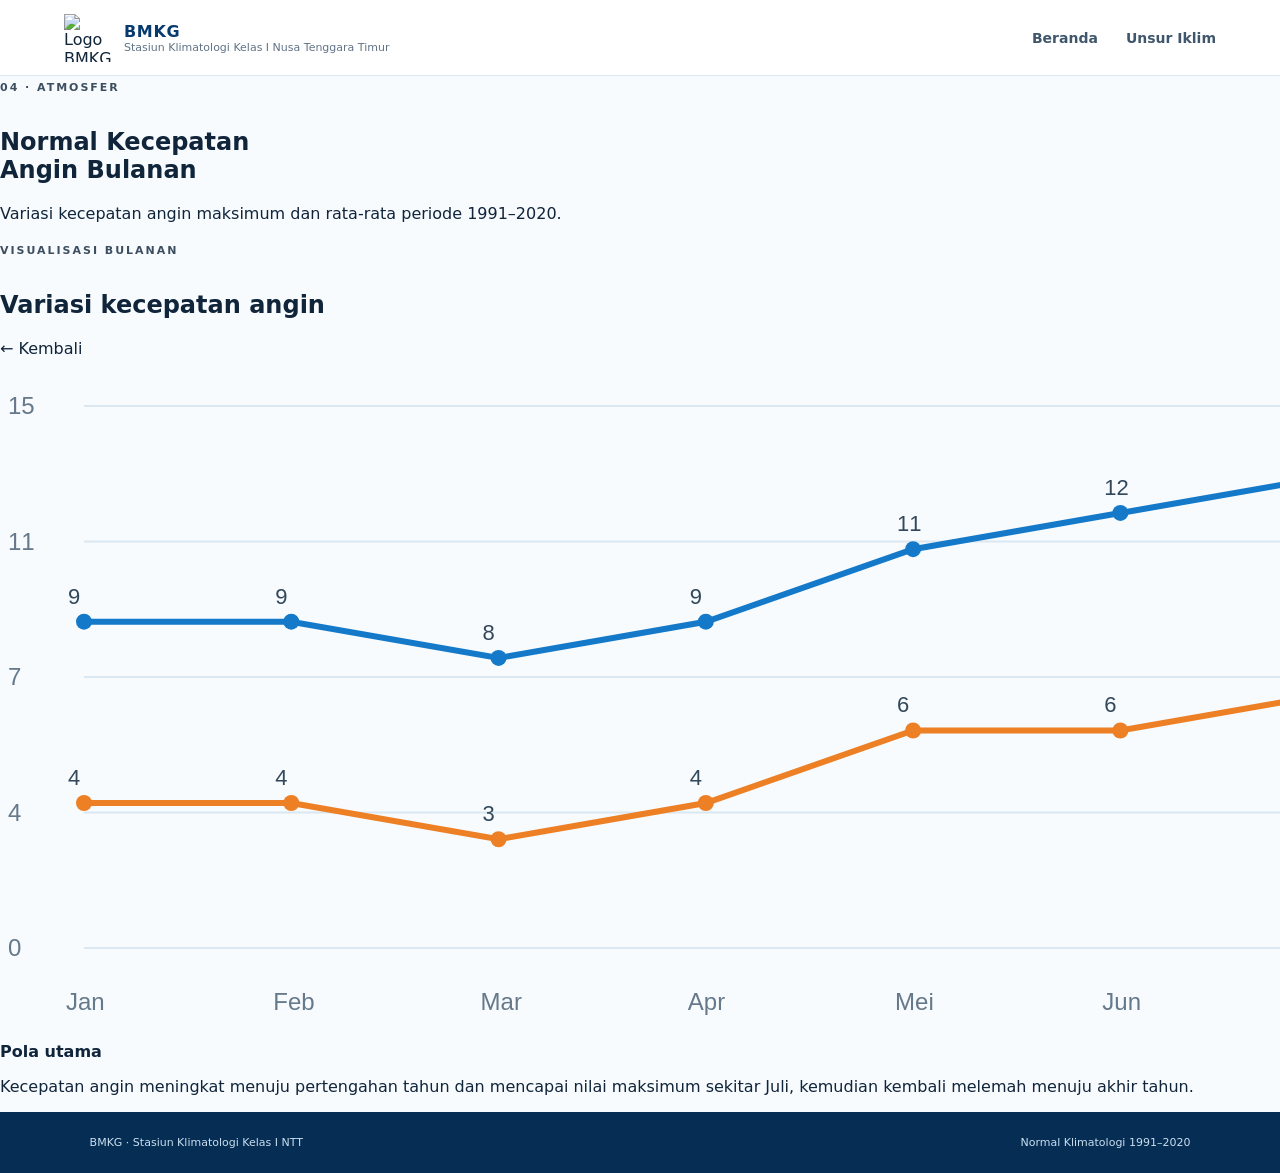
==== angin.html @ 6f17b698 "Add wind detail page" ====
<!doctype html><html lang="id"><head><meta charset="utf-8"><meta name="viewport" content="width=device-width,initial-scale=1"><title>Normal Kecepatan Angin | BMKG NTT</title><link rel="stylesheet" href="style.css"></head><body data-chart="angin"><header class="topbar"><div class="brand"><img src="https://staklimpalembang.files.wordpress.com/2018/03/cropped-logo-bmkg.png" alt="Logo BMKG"><div><b>BMKG</b><span>Stasiun Klimatologi Kelas I Nusa Tenggara Timur</span></div></div><button class="menu" onclick="document.body.classList.toggle('nav-open')">☰</button><nav><a href="index.html">Beranda</a><a href="index.html#unsur">Unsur Iklim</a></nav></header><main><section class="detail-hero"><span class="eyebrow">04 · ATMOSFER</span><h1>Normal Kecepatan<br>Angin Bulanan</h1><p>Variasi kecepatan angin maksimum dan rata-rata periode 1991–2020.</p></section><section class="chart-wrap"><div class="chart-title"><div><span class="eyebrow">VISUALISASI BULANAN</span><h2>Variasi kecepatan angin</h2></div><a href="index.html#unsur">← Kembali</a></div><canvas id="chart"></canvas><div class="note"><b>Pola utama</b><p>Kecepatan angin meningkat menuju pertengahan tahun dan mencapai nilai maksimum sekitar Juli, kemudian kembali melemah menuju akhir tahun.</p></div></section></main><footer><span>BMKG · Stasiun Klimatologi Kelas I NTT</span><span>Normal Klimatologi 1991–2020</span></footer><script src="script.js"></script></body></html>
---- style.css ----
:root{--navy:#073b70;--blue:#0877c9;--sky:#eaf6ff;--ink:#10243a;--muted:#607387;--line:#dce8f1;--white:#fff;--gold:#e8ad25;--green:#159b84;--orange:#ed7f25;--shadow:0 18px 50px rgba(8,48,85,.11)}*{box-sizing:border-box}html{scroll-behavior:smooth}body{margin:0;font-family:Inter,ui-sans-serif,system-ui,-apple-system,"Segoe UI",Arial,sans-serif;color:var(--ink);background:#f7fbfe}a{text-decoration:none;color:inherit}.topbar{height:76px;background:rgba(255,255,255,.96);backdrop-filter:blur(12px);border-bottom:1px solid var(--line);display:flex;align-items:center;justify-content:space-between;padding:0 clamp(18px,5vw,72px);position:sticky;top:0;z-index:20}.brand{display:flex;align-items:center;gap:12px}.brand img{width:48px;height:48px;object-fit:contain}.brand div{display:flex;flex-direction:column}.brand b{font-size:16px;color:var(--navy);letter-spacing:.04em}.brand span{font-size:11px;color:var(--muted)}nav{display:flex;gap:28px;font-size:14px;font-weight:650;color:#40566c}nav a:hover{color:var(--blue)}.menu{display:none;border:0;background:transparent;font-size:26px;color:var(--navy)}main{overflow:hidden}.hero{min-height:590px;background:linear-gradient(135deg,#06396c 0%,#0878c9 58%,#0ca5bd 100%);color:white;display:grid;grid-template-columns:1.1fr .9fr;align-items:center;padding:70px clamp(20px,7vw,100px);position:relative}.hero:after{content:"";position:absolute;width:500px;height:500px;border-radius:50%;right:-180px;bottom:-270px;background:rgba(255,255,255,.08)}.hero-copy{position:relative;z-index:2;max-width:700px}.eyebrow{display:inline-block;font-size:11px;font-weight:800;letter-spacing:.18em;opacity:.8;margin-bottom:14px}.hero h1{font-size:clamp(43px,6vw,76px);line-height:.98;margin:0 0 22px;letter-spacing:-.045em}.hero h1 em{font-style:normal;color:#bde9ff}.hero p{font-size:17px;line-height:1.75;max-width:600px;color:#e5f6ff}.cta{display:inline-flex;align-items:center;gap:18px;margin-top:20px;padding:14px 20px;background:#fff;color:var(--navy);border-radius:12px;font-weight:750;box-shadow:0 10px 30px rgba(0,0,0,.12)}.cta span{font-size:20px}.hero-art{height:350px;position:relative}.orb{position:absolute;border-radius:50%;filter:blur(.2px)}.orb1{width:300px;height:300px;right:30px;top:15px;background:radial-gradient(circle at 35% 30%,#fff 0 4%,#a9e4ff 5% 18%,rgba(255,255,255,.08) 19% 100%);box-shadow:0 0 90px rgba(255,255,255,.18)}.orb2{width:120px;height:120px;right:0;bottom:15px;background:rgba(255,255,255,.16)}.climate-card{position:absolute;left:10px;bottom:28px;background:rgba(255,255,255,.14);border:1px solid rgba(255,255,255,.3);backdrop-filter:blur(16px);padding:24px;border-radius:18px;min-width:220px;box-shadow:var(--shadow)}.climate-card span,.climate-card small{display:block;color:#d8f3ff;font-size:12px}.climate-card strong{display:block;font-size:30px;margin:5px 0}.intro,.section,.about{max-width:1200px;margin:auto;padding:80px 24px}.intro{display:grid;grid-template-columns:1fr 1fr;gap:70px;align-items:end}.intro h2,.section h2,.about h2{font-size:clamp(30px,4vw,46px);line-height:1.05;letter-spacing:-.035em;margin:0}.intro p{font-size:16px;line-height:1.8;color:var(--muted);margin:0}.section{padding-top:25px}.section-head{display:flex;justify-content:space-between;align-items:end;margin-bottom:28px}.hint{font-size:13px;color:var(--muted)}.cards{display:grid;grid-template-columns:repeat(2,1fr);gap:16px}.climate-card-link{display:grid;grid-template-columns:58px 1fr 25px;gap:18px;align-items:center;background:white;border:1px solid var(--line);padding:24px;border-radius:18px;transition:.25s;box-shadow:0 6px 20px rgba(8,48,85,.04)}.climate-card-link:hover{transform:translateY(-4px);box-shadow:var(--shadow);border-color:#b8d8ed}.climate-card-link:nth-child(5){grid-column:1/-1}.icon{width:52px;height:52px;border-radius:15px;display:grid;place-items:center;font-size:25px;background:var(--sky);color:var(--blue)}.climate-card-link span{font-size:10px;font-weight:800;letter-spacing:.12em;color:var(--muted)}.climate-card-link h3{margin:5px 0 6px;font-size:19px}.climate-card-link p{margin:0;color:var(--muted);font-size:13px;line-height:1.55}.climate-card-link>b{font-size:22px;color:#8aa3b8}.temp .icon{background:#fff2e8;color:var(--orange)}.hum .icon{background:#eaf8f5;color:var(--green)}.wind .icon{background:#eef3ff;color:#426fbd}.sun .icon{background:#fff9df;color:#d9990e}.about{padding-top:20px;padding-bottom:90px}.about-box{background:var(--navy);color:#fff;border-radius:25px;padding:48px clamp(25px,5vw,60px);position:relative;overflow:hidden}.about-box:after{content:"";position:absolute;width:300px;height:300px;border-radius:50%;right:-100px;top:-120px;background:rgba(255,255,255,.07)}.about-box h2{margin-bottom:15px}.about-box p{max-width:720px;line-height:1.75;color:#d9eafa}.stats{display:flex;gap:50px;margin-top:32px;position:relative;z-index:2}.stats div{display:flex;flex-direction:column}.stats strong{font-size:30px}.stats span{font-size:12px;color:#b9d4ea}footer{background:#062e55;color:#c9deee;display:flex;justify-content:space-between;padding:24px clamp(20px,7vw,100px);font-size:11px}@media(max-width:760px){.topbar{height:68px}.brand img{width:42px;height:42px}.brand span{max-width:210px;line-height:1.2}.menu{display:block}nav{display:none;position:absolute;top:68px;left:0;right:0;background:#fff;border-bottom:1px solid var(--line);padding:18px 24px;flex-direction:column;gap:16px}.nav-open nav{display:flex}.hero{grid-template-columns:1fr;min-height:auto;padding:65px 24px 90px}.hero-art{height:240px;margin-top:20px}.orb1{width:220px;height:220px;right:10px}.climate-card{left:0;bottom:0}.intro{grid-template-columns:1fr;gap:20px;padding-top:55px;padding-bottom:55px}.section{padding-top:0}.cards{grid-template-columns:1fr}.climate-card-link:nth-child(5){grid-column:auto}.section-head{align-items:start;gap:15px;flex-direction:column}.hint{display:none}.stats{gap:24px;flex-wrap:wrap}.stats strong{font-size:25px}footer{flex-direction:column;gap:8px}}
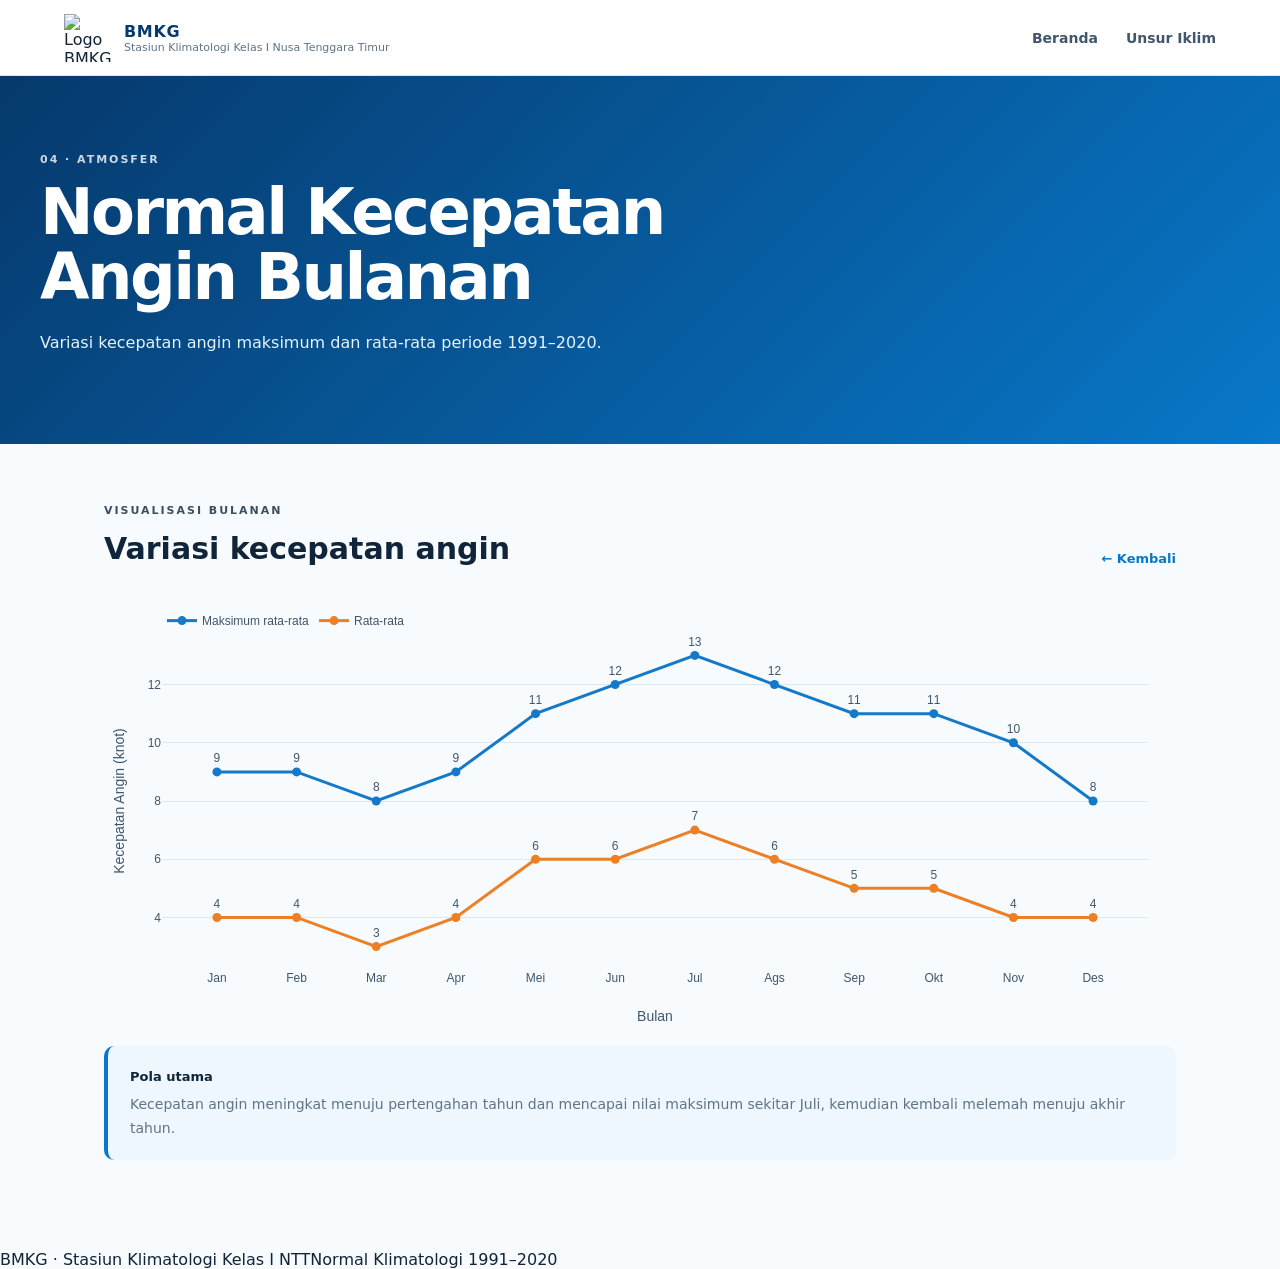
==== commit 6f3c0be5: "Enable interactive Plotly chart - wind" ====
--- a/angin.html
+++ b/angin.html
@@ -1 +1 @@
-<!doctype html><html lang="id"><head><meta charset="utf-8"><meta name="viewport" content="width=device-width,initial-scale=1"><title>Normal Kecepatan Angin | BMKG NTT</title><link rel="stylesheet" href="style.css"></head><body data-chart="angin"><header class="topbar"><div class="brand"><img src="https://staklimpalembang.files.wordpress.com/2018/03/cropped-logo-bmkg.png" alt="Logo BMKG"><div><b>BMKG</b><span>Stasiun Klimatologi Kelas I Nusa Tenggara Timur</span></div></div><button class="menu" onclick="document.body.classList.toggle('nav-open')">☰</button><nav><a href="index.html">Beranda</a><a href="index.html#unsur">Unsur Iklim</a></nav></header><main><section class="detail-hero"><span class="eyebrow">04 · ATMOSFER</span><h1>Normal Kecepatan<br>Angin Bulanan</h1><p>Variasi kecepatan angin maksimum dan rata-rata periode 1991–2020.</p></section><section class="chart-wrap"><div class="chart-title"><div><span class="eyebrow">VISUALISASI BULANAN</span><h2>Variasi kecepatan angin</h2></div><a href="index.html#unsur">← Kembali</a></div><canvas id="chart"></canvas><div class="note"><b>Pola utama</b><p>Kecepatan angin meningkat menuju pertengahan tahun dan mencapai nilai maksimum sekitar Juli, kemudian kembali melemah menuju akhir tahun.</p></div></section></main><footer><span>BMKG · Stasiun Klimatologi Kelas I NTT</span><span>Normal Klimatologi 1991–2020</span></footer><script src="script.js"></script></body></html>+<!doctype html><html lang="id"><head><meta charset="utf-8"><meta name="viewport" content="width=device-width,initial-scale=1"><title>Normal Kecepatan Angin | BMKG NTT</title><link rel="stylesheet" href="style.css"></head><body data-chart="angin"><header class="topbar"><div class="brand"><img src="https://staklimpalembang.files.wordpress.com/2018/03/cropped-logo-bmkg.png" alt="Logo BMKG"><div><b>BMKG</b><span>Stasiun Klimatologi Kelas I Nusa Tenggara Timur</span></div></div><button class="menu" onclick="document.body.classList.toggle('nav-open')">☰</button><nav><a href="index.html">Beranda</a><a href="index.html#unsur">Unsur Iklim</a></nav></header><main><section class="detail-hero"><span class="eyebrow">04 · ATMOSFER</span><h1>Normal Kecepatan<br>Angin Bulanan</h1><p>Variasi kecepatan angin maksimum dan rata-rata periode 1991–2020.</p></section><section class="chart-wrap"><div class="chart-title"><div><span class="eyebrow">VISUALISASI BULANAN</span><h2>Variasi kecepatan angin</h2></div><a href="index.html#unsur">← Kembali</a></div><div id="chart" style="width:100%;min-height:430px"></div><div class="note"><b>Pola utama</b><p>Kecepatan angin meningkat menuju pertengahan tahun dan mencapai nilai maksimum sekitar Juli, kemudian kembali melemah menuju akhir tahun.</p></div></section></main><footer><span>BMKG · Stasiun Klimatologi Kelas I NTT</span><span>Normal Klimatologi 1991–2020</span></footer><script src="https://cdn.plot.ly/plotly-2.35.2.min.js"></script><script src="script.js?v=20260819"></script></body></html>
--- a/style.css
+++ b/style.css
@@ -1 +1 @@
-:root{--navy:#073b70;--blue:#0877c9;--sky:#eaf6ff;--ink:#10243a;--muted:#607387;--line:#dce8f1;--white:#fff;--gold:#e8ad25;--green:#159b84;--orange:#ed7f25;--shadow:0 18px 50px rgba(8,48,85,.11)}*{box-sizing:border-box}html{scroll-behavior:smooth}body{margin:0;font-family:Inter,ui-sans-serif,system-ui,-apple-system,"Segoe UI",Arial,sans-serif;color:var(--ink);background:#f7fbfe}a{text-decoration:none;color:inherit}.topbar{height:76px;background:rgba(255,255,255,.96);backdrop-filter:blur(12px);border-bottom:1px solid var(--line);display:flex;align-items:center;justify-content:space-between;padding:0 clamp(18px,5vw,72px);position:sticky;top:0;z-index:20}.brand{display:flex;align-items:center;gap:12px}.brand img{width:48px;height:48px;object-fit:contain}.brand div{display:flex;flex-direction:column}.brand b{font-size:16px;color:var(--navy);letter-spacing:.04em}.brand span{font-size:11px;color:var(--muted)}nav{display:flex;gap:28px;font-size:14px;font-weight:650;color:#40566c}nav a:hover{color:var(--blue)}.menu{display:none;border:0;background:transparent;font-size:26px;color:var(--navy)}main{overflow:hidden}.hero{min-height:590px;background:linear-gradient(135deg,#06396c 0%,#0878c9 58%,#0ca5bd 100%);color:white;display:grid;grid-template-columns:1.1fr .9fr;align-items:center;padding:70px clamp(20px,7vw,100px);position:relative}.hero:after{content:"";position:absolute;width:500px;height:500px;border-radius:50%;right:-180px;bottom:-270px;background:rgba(255,255,255,.08)}.hero-copy{position:relative;z-index:2;max-width:700px}.eyebrow{display:inline-block;font-size:11px;font-weight:800;letter-spacing:.18em;opacity:.8;margin-bottom:14px}.hero h1{font-size:clamp(43px,6vw,76px);line-height:.98;margin:0 0 22px;letter-spacing:-.045em}.hero h1 em{font-style:normal;color:#bde9ff}.hero p{font-size:17px;line-height:1.75;max-width:600px;color:#e5f6ff}.cta{display:inline-flex;align-items:center;gap:18px;margin-top:20px;padding:14px 20px;background:#fff;color:var(--navy);border-radius:12px;font-weight:750;box-shadow:0 10px 30px rgba(0,0,0,.12)}.cta span{font-size:20px}.hero-art{height:350px;position:relative}.orb{position:absolute;border-radius:50%;filter:blur(.2px)}.orb1{width:300px;height:300px;right:30px;top:15px;background:radial-gradient(circle at 35% 30%,#fff 0 4%,#a9e4ff 5% 18%,rgba(255,255,255,.08) 19% 100%);box-shadow:0 0 90px rgba(255,255,255,.18)}.orb2{width:120px;height:120px;right:0;bottom:15px;background:rgba(255,255,255,.16)}.climate-card{position:absolute;left:10px;bottom:28px;background:rgba(255,255,255,.14);border:1px solid rgba(255,255,255,.3);backdrop-filter:blur(16px);padding:24px;border-radius:18px;min-width:220px;box-shadow:var(--shadow)}.climate-card span,.climate-card small{display:block;color:#d8f3ff;font-size:12px}.climate-card strong{display:block;font-size:30px;margin:5px 0}.intro,.section,.about{max-width:1200px;margin:auto;padding:80px 24px}.intro{display:grid;grid-template-columns:1fr 1fr;gap:70px;align-items:end}.intro h2,.section h2,.about h2{font-size:clamp(30px,4vw,46px);line-height:1.05;letter-spacing:-.035em;margin:0}.intro p{font-size:16px;line-height:1.8;color:var(--muted);margin:0}.section{padding-top:25px}.section-head{display:flex;justify-content:space-between;align-items:end;margin-bottom:28px}.hint{font-size:13px;color:var(--muted)}.cards{display:grid;grid-template-columns:repeat(2,1fr);gap:16px}.climate-card-link{display:grid;grid-template-columns:58px 1fr 25px;gap:18px;align-items:center;background:white;border:1px solid var(--line);padding:24px;border-radius:18px;transition:.25s;box-shadow:0 6px 20px rgba(8,48,85,.04)}.climate-card-link:hover{transform:translateY(-4px);box-shadow:var(--shadow);border-color:#b8d8ed}.climate-card-link:nth-child(5){grid-column:1/-1}.icon{width:52px;height:52px;border-radius:15px;display:grid;place-items:center;font-size:25px;background:var(--sky);color:var(--blue)}.climate-card-link span{font-size:10px;font-weight:800;letter-spacing:.12em;color:var(--muted)}.climate-card-link h3{margin:5px 0 6px;font-size:19px}.climate-card-link p{margin:0;color:var(--muted);font-size:13px;line-height:1.55}.climate-card-link>b{font-size:22px;color:#8aa3b8}.temp .icon{background:#fff2e8;color:var(--orange)}.hum .icon{background:#eaf8f5;color:var(--green)}.wind .icon{background:#eef3ff;color:#426fbd}.sun .icon{background:#fff9df;color:#d9990e}.about{padding-top:20px;padding-bottom:90px}.about-box{background:var(--navy);color:#fff;border-radius:25px;padding:48px clamp(25px,5vw,60px);position:relative;overflow:hidden}.about-box:after{content:"";position:absolute;width:300px;height:300px;border-radius:50%;right:-100px;top:-120px;background:rgba(255,255,255,.07)}.about-box h2{margin-bottom:15px}.about-box p{max-width:720px;line-height:1.75;color:#d9eafa}.stats{display:flex;gap:50px;margin-top:32px;position:relative;z-index:2}.stats div{display:flex;flex-direction:column}.stats strong{font-size:30px}.stats span{font-size:12px;color:#b9d4ea}footer{background:#062e55;color:#c9deee;display:flex;justify-content:space-between;padding:24px clamp(20px,7vw,100px);font-size:11px}@media(max-width:760px){.topbar{height:68px}.brand img{width:42px;height:42px}.brand span{max-width:210px;line-height:1.2}.menu{display:block}nav{display:none;position:absolute;top:68px;left:0;right:0;background:#fff;border-bottom:1px solid var(--line);padding:18px 24px;flex-direction:column;gap:16px}.nav-open nav{display:flex}.hero{grid-template-columns:1fr;min-height:auto;padding:65px 24px 90px}.hero-art{height:240px;margin-top:20px}.orb1{width:220px;height:220px;right:10px}.climate-card{left:0;bottom:0}.intro{grid-template-columns:1fr;gap:20px;padding-top:55px;padding-bottom:55px}.section{padding-top:0}.cards{grid-template-columns:1fr}.climate-card-link:nth-child(5){grid-column:auto}.section-head{align-items:start;gap:15px;flex-direction:column}.hint{display:none}.stats{gap:24px;flex-wrap:wrap}.stats strong{font-size:25px}footer{flex-direction:column;gap:8px}}
+:root{--navy:#073b70;--blue:#0877c9;--sky:#eaf6ff;--ink:#10243a;--muted:#607387;--line:#dce8f1;--white:#fff;--gold:#e8ad25;--green:#159b84;--orange:#ed7f25;--shadow:0 18px 50px rgba(8,48,85,.11)}*{box-sizing:border-box}html{scroll-behavior:smooth}body{margin:0;font-family:Inter,ui-sans-serif,system-ui,-apple-system,"Segoe UI",Arial,sans-serif;color:var(--ink);background:#f7fbfe}a{text-decoration:none;color:inherit}.topbar{height:76px;background:rgba(255,255,255,.96);backdrop-filter:blur(12px);border-bottom:1px solid var(--line);display:flex;align-items:center;justify-content:space-between;padding:0 clamp(18px,5vw,72px);position:sticky;top:0;z-index:20}.brand{display:flex;align-items:center;gap:12px}.brand img{width:48px;height:48px;object-fit:contain}.brand div{display:flex;flex-direction:column}.brand b{font-size:16px;color:var(--navy);letter-spacing:.04em}.brand span{font-size:11px;color:var(--muted)}nav{display:flex;gap:28px;font-size:14px;font-weight:650;color:#40566c}nav a:hover{color:var(--blue)}.menu{display:none;border:0;background:transparent;font-size:26px;color:var(--navy)}main{overflow:hidden}.hero{min-height:590px;background:linear-gradient(135deg,#06396c 0%,#0878c9 58%,#0ca5bd 100%);color:white;display:grid;grid-template-columns:1.1fr .9fr;align-items:center;padding:70px clamp(20px,7vw,100px);position:relative}.hero:after{content:"";position:absolute;width:500px;height:500px;border-radius:50%;right:-180px;bottom:-270px;background:rgba(255,255,255,.08)}.hero-copy{position:relative;z-index:2;max-width:700px}.eyebrow{display:inline-block;font-size:11px;font-weight:800;letter-spacing:.18em;opacity:.8;margin-bottom:14px}.hero h1{font-size:clamp(43px,6vw,76px);line-height:.98;margin:0 0 22px;letter-spacing:-.045em}.hero h1 em{font-style:normal;color:#bde9ff}.hero p{font-size:17px;line-height:1.75;max-width:600px;color:#e5f6ff}.cta{display:inline-flex;align-items:center;gap:18px;margin-top:20px;padding:14px 20px;background:#fff;color:var(--navy);border-radius:12px;font-weight:750;box-shadow:0 10px 30px rgba(0,0,0,.12)}.cta span{font-size:20px}.hero-art{height:350px;position:relative}.orb{position:absolute;border-radius:50%;filter:blur(.2px)}.orb1{width:300px;height:300px;right:30px;top:15px;background:radial-gradient(circle at 35% 30%,#fff 0 4%,#a9e4ff 5% 18%,rgba(255,255,255,.08) 19% 100%);box-shadow:0 0 90px rgba(255,255,255,.18)}.orb2{width:120px;height:120px;right:0;bottom:15px;background:rgba(255,255,255,.16)}.climate-card{position:absolute;left:10px;bottom:28px;background:rgba(255,255,255,.14);border:1px solid rgba(255,255,255,.3);backdrop-filter:blur(16px);padding:24px;border-radius:18px;min-width:220px;box-shadow:var(--shadow)}.climate-card span,.climate-card small{display:block;color:#d8f3ff;font-size:12px}.climate-card strong{display:block;font-size:30px;margin:5px 0}.intro,.section,.about{max-width:1200px;margin:auto;padding:80px 24px}.intro{display:grid;grid-template-columns:1fr 1fr;gap:70px;align-items:end}.intro h2,.section h2,.about h2{font-size:clamp(30px,4vw,46px);line-height:1.05;letter-spacing:-.035em;margin:0}.intro p{font-size:16px;line-height:1.8;color:var(--muted);margin:0}.section{padding-top:25px}.section-head{display:flex;justify-content:space-between;align-items:end;margin-bottom:28px}.hint{font-size:13px;color:var(--muted)}.cards{display:grid;grid-template-columns:repeat(2,1fr);gap:16px}.climate-card-link{display:grid;grid-template-columns:58px 1fr 25px;gap:18px;align-items:center;background:white;border:1px solid var(--line);padding:24px;border-radius:18px;transition:.25s;box-shadow:0 6px 20px rgba(8,48,85,.04)}.climate-card-link:hover{transform:translateY(-4px);box-shadow:var(--shadow);border-color:#b8d8ed}.climate-card-link:nth-child(5){grid-column:1/-1}.icon{width:52px;height:52px;border-radius:15px;display:grid;place-items:center;font-size:25px;background:var(--sky);color:var(--blue)}.climate-card-link span{font-size:10px;font-weight:800;letter-spacing:.12em;color:var(--muted)}.climate-card-link h3{margin:5px 0 6px;font-size:19px}.climate-card-link p{margin:0;color:var(--muted);font-size:13px;line-height:1.55}.climate-card-link>b{font-size:22px;color:#8aa3b8}.temp .icon{background:#fff2e8;color:var(--orange)}.hum .icon{background:#eaf8f5;color:var(--green)}.wind .icon{background:#eef3ff;color:#426fbd}.sun .icon{background:#fff9df;color:#d9990e}.about{padding-top:20px;padding-bottom:90px}.about-box{background:var(--navy);color:#fff;border-radius:25px;padding:48px clamp(25px,5vw,60px);position:relative;overflow:hidden}.about-box:after{content:"";position:absolute;width:300px;height:300px;border-radius:50%;right:-100px;top:-120px;background:rgba(255,255,255,.07)}.about-box h2{margin-bottom:15px}.about-box p{max-width:720px;line-height:1.75;color:#d9eafa}.stats{display:flex;gap:50px;margin-top:32px;position:relative;z-index:2}.stats div{display:flex;flex-direction:column}.stats strong{font-size:30px}.stats span{font-size:12px;color:#b9d4ea}.detail-hero{background:linear-gradient(135deg,#06396c,#0878c9);color:#fff;padding:72px max(24px,calc((100vw - 1200px)/2));position:relative}.detail-hero h1{font-size:clamp(38px,5vw,66px);line-height:1.02;letter-spacing:-.04em;margin:0 0 18px}.detail-hero p{font-size:16px;line-height:1.7;color:#e3f4ff;max-width:680px}.chart-wrap{max-width:1120px;margin:auto;padding:55px 24px 90px}.chart-title{display:flex;justify-content:space-between;align-items:end;margin-bottom:28px}.chart-title h2{font-size:30px;margin:0}.chart-title a{font-size:13px;font-weight:700;color:var(--blue)}canvas{width:100%;height:340px;background:#fff;border:1px solid var(--line);border-radius:18px;padding:12px;box-shadow:0 8px 30px rgba(8,48,85,.05)}.note{margin-top:22px;background:#edf7fd;border-left:4px solid var(--blue);padding:20px 22px;border-radius:10px}.note b{font-size:13px}.note p{margin:8px 0 0;color:var(--muted);font-size:14px;line-height:1.7}@media(max-width:760px){.topbar{height:68px}.brand img{width:42px;height:42px}.brand span{max-width:210px;line-height:1.2}.menu{display:block}nav{display:none;position:absolute;top:68px;left:0;right:0;background:#fff;border-bottom:1px solid var(--line);padding:18px 24px;flex-direction:column;gap:16px}.nav-open nav{display:flex}.hero{grid-template-columns:1fr;min-height:auto;padding:65px 24px 90px}.hero-art{height:240px;margin-top:20px}.orb1{width:220px;height:220px;right:10px}.climate-card{left:0;bottom:0}.intro{grid-template-columns:1fr;gap:20px;padding-top:55px;padding-bottom:55px}.section{padding-top:0}.cards{grid-template-columns:1fr}.climate-card-link:nth-child(5){grid-column:auto}.section-head{align-items:start;gap:15px;flex-direction:column}.hint{display:none}.stats{gap:24px;flex-wrap:wrap}.stats strong{font-size:25px}.detail-hero{padding:55px 24px 60px}.chart-wrap{padding-top:40px}.chart-title{align-items:start;gap:18px;flex-direction:column}.chart-title h2{font-size:26px}canvas{height:280px}footer{flex-direction:column;gap:8px}}
